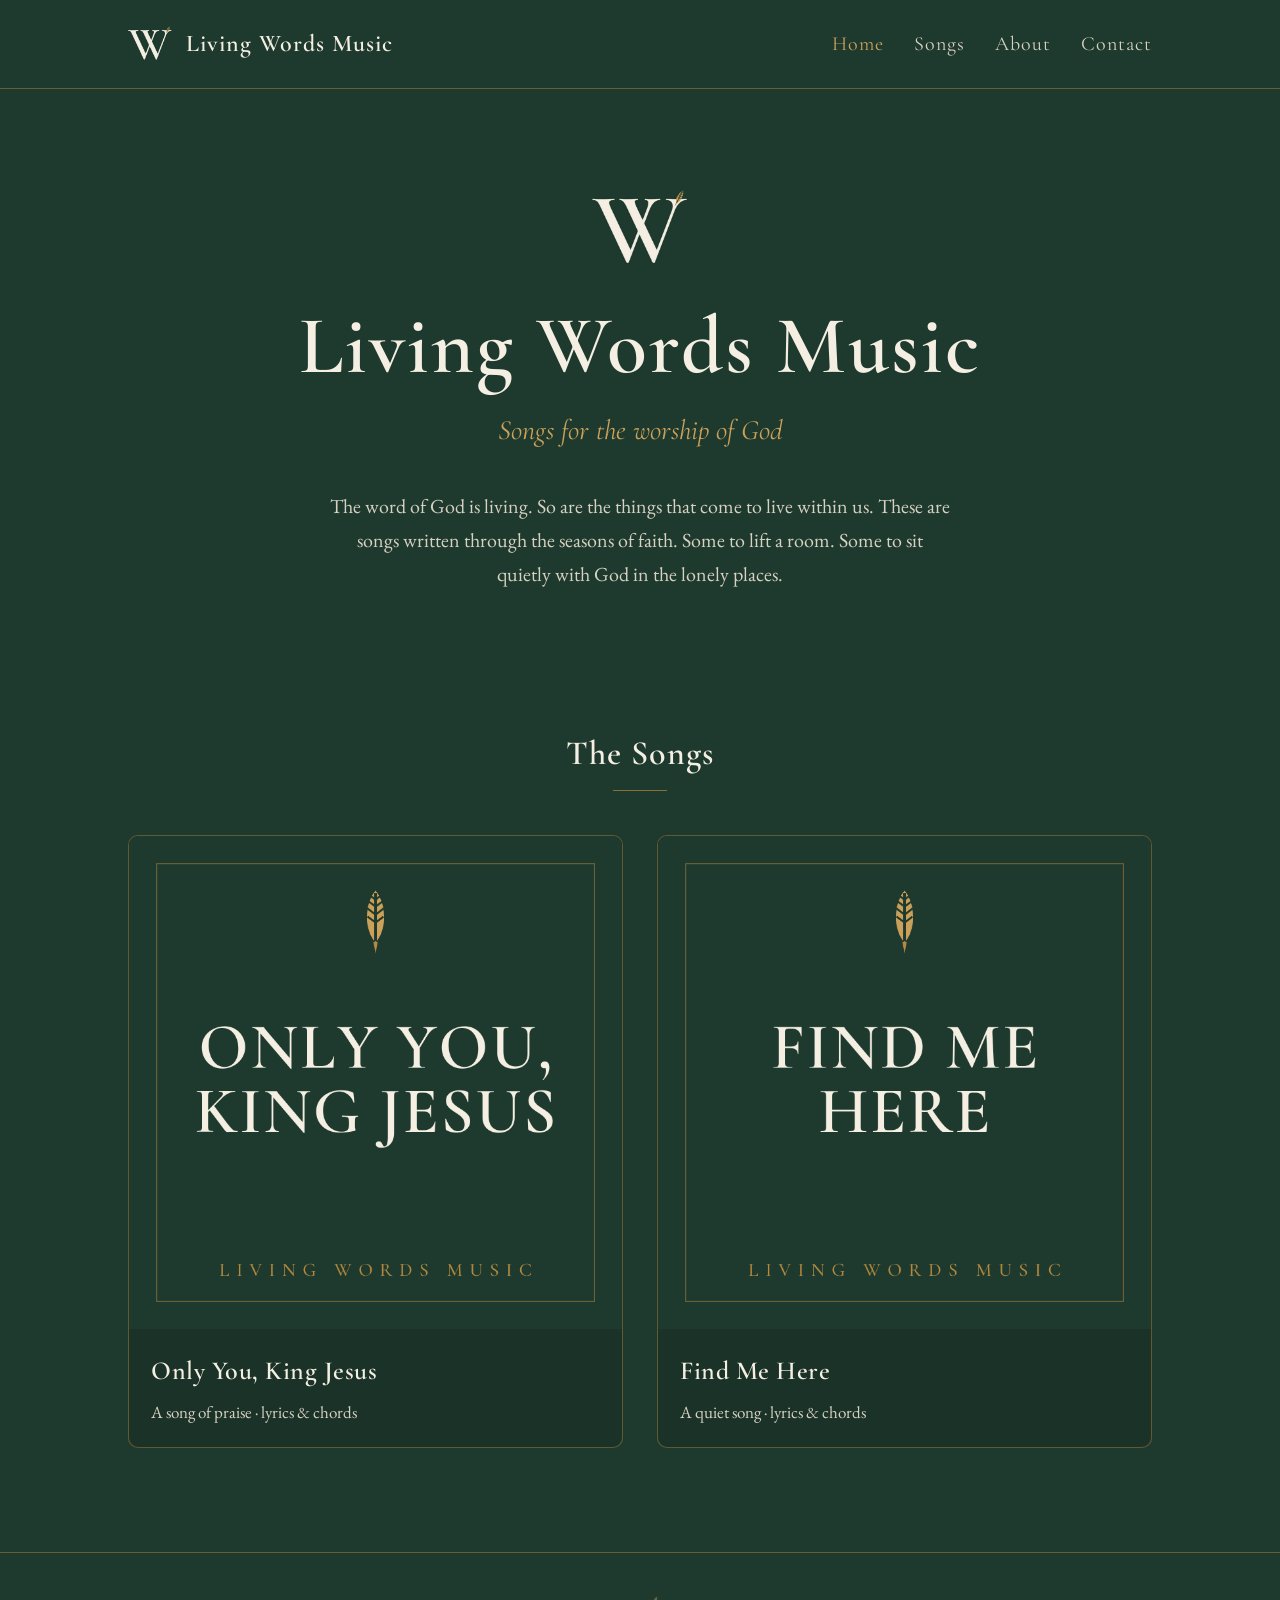
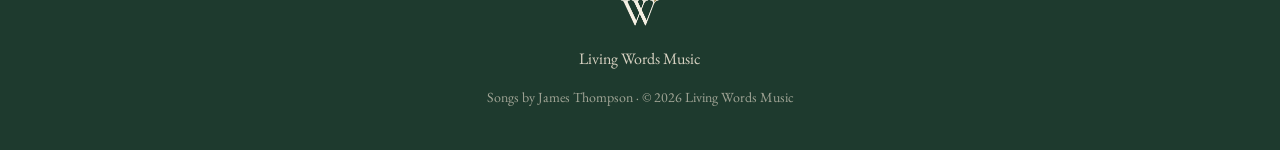
==== index.html @ e508db8f "Analytics" ====
<!DOCTYPE html>
<html lang="en">
<head>
<meta charset="UTF-8">
<meta name="viewport" content="width=device-width, initial-scale=1.0">
<title>Living Words Music</title>
<meta name="description" content="Songs for the worship of God, written through the seasons of faith.">
<link rel="icon" type="image/png" href="assets/favicon.png">
<link rel="preconnect" href="https://fonts.googleapis.com">
<link rel="preconnect" href="https://fonts.gstatic.com" crossorigin>
<link href="https://fonts.googleapis.com/css2?family=Cormorant+Garamond:ital,wght@0,500;0,600;1,500&family=EB+Garamond:ital@0;1&display=swap" rel="stylesheet">
<link rel="stylesheet" href="styles.css">
</head>
<body>
<header class="site">
  <div class="nav">
    <a class="brand" href="index.html">
      <img src="assets/symbol.png" alt="Living Words Music">
      <span class="name">Living Words Music</span>
    </a>
    <nav class="navlinks">
      <a href="index.html" class="active">Home</a>
      <a href="index.html#songs">Songs</a>
      <a href="about.html">About</a>
      <a href="contact.html">Contact</a>
    </nav>
  </div>
</header>

<section class="hero">
  <img class="mark" src="assets/symbol.png" alt="">
  <h1>Living Words Music</h1>
  <p class="tagline">Songs for the worship of God</p>
  <p class="creed">The word of God is living. So are the things that come to live within us. These are songs written through the seasons of faith. Some to lift a room. Some to sit quietly with God in the lonely places.</p>
</section>

<section id="songs">
  <div class="wrap">
    <h2 class="section-title">The Songs</h2>
    <div class="section-rule"></div>
    <div class="songs">
      <a class="song-card" href="only-you-king-jesus.html">
        <img src="assets/cover-only-you.png" alt="Only You, King Jesus">
        <div class="meta">
          <h3>Only You, King Jesus</h3>
          <p>A song of praise &middot; lyrics &amp; chords</p>
        </div>
      </a>
      <a class="song-card" href="find-me-here.html">
        <img src="assets/cover-find-me-here.png" alt="Find Me Here">
        <div class="meta">
          <h3>Find Me Here</h3>
          <p>A quiet song &middot; lyrics &amp; chords</p>
        </div>
      </a>
    </div>
  </div>
</section>

<footer class="site">
  <img class="fmark" src="assets/symbol.png" alt="">
  <div>Living Words Music</div>
  <div class="creditline">Songs by James Thompson &middot; &copy; 2026 Living Words Music</div>
</footer>
<script defer src="/_vercel/insights/script.js"></script>
</body>
</html>
---- styles.css ----
/* Living Words Music — shared styles */
:root{
  --green:#1E3A2E;
  --green-deep:#142819;
  --parch:#F4EFE2;
  --parch-dim:#D8D2C2;
  --gold:#B68A3E;
  --gold-light:#CBA15A;
  --frame:rgba(182,138,62,0.45);
  --maxw:1080px;
}
*{box-sizing:border-box;margin:0;padding:0}
html{scroll-behavior:smooth}
body{
  background:var(--green);
  color:var(--parch);
  font-family:'EB Garamond', Georgia, serif;
  font-size:19px;
  line-height:1.7;
  -webkit-font-smoothing:antialiased;
}
a{color:var(--gold-light);text-decoration:none;transition:color .2s}
a:hover{color:var(--parch)}
.wrap{max-width:var(--maxw);margin:0 auto;padding:0 28px}

/* ---- header / nav ---- */
header.site{
  border-bottom:1px solid var(--frame);
}
.nav{
  display:flex;align-items:center;justify-content:space-between;
  padding:22px 28px;max-width:var(--maxw);margin:0 auto;
}
.brand{display:flex;align-items:center;gap:14px}
.brand img{width:44px;height:44px;border-radius:6px}
.brand .name{
  font-family:'Cormorant Garamond', Georgia, serif;
  font-weight:600;font-size:24px;letter-spacing:1px;color:var(--parch);
}
.navlinks{display:flex;gap:30px;font-family:'Cormorant Garamond',serif;font-size:20px;letter-spacing:1px}
.navlinks a{color:var(--parch-dim)}
.navlinks a:hover,.navlinks a.active{color:var(--gold-light)}

/* ---- hero ---- */
.hero{text-align:center;padding:92px 28px 70px}
.hero .mark{width:96px;height:auto;margin:0 auto 26px;display:block}
.hero h1{
  font-family:'Cormorant Garamond', Georgia, serif;
  font-weight:600;font-size:clamp(44px,7vw,82px);line-height:1.05;
  letter-spacing:2px;color:var(--parch);
}
.hero .tagline{
  font-family:'Cormorant Garamond',serif;font-style:italic;
  font-size:clamp(20px,3vw,28px);color:var(--gold-light);
  margin-top:18px;
}
.hero .creed{
  max-width:620px;margin:34px auto 0;color:var(--parch-dim);
  font-size:20px;
}

/* ---- section ---- */
section{padding:64px 0}
.section-title{
  font-family:'Cormorant Garamond',serif;font-weight:600;
  font-size:34px;letter-spacing:1px;text-align:center;margin-bottom:8px;
}
.section-rule{
  width:54px;height:1px;background:var(--gold);
  margin:0 auto 44px;opacity:.7;
}

/* ---- song cards ---- */
.songs{display:grid;grid-template-columns:repeat(auto-fit,minmax(280px,1fr));gap:34px}
.song-card{
  display:block;background:rgba(0,0,0,0.12);
  border:1px solid var(--frame);border-radius:10px;overflow:hidden;
  transition:transform .25s, border-color .25s;
}
.song-card:hover{transform:translateY(-4px);border-color:var(--gold-light)}
.song-card img{width:100%;display:block;aspect-ratio:1/1;object-fit:cover}
.song-card .meta{padding:20px 22px}
.song-card .meta h3{
  font-family:'Cormorant Garamond',serif;font-weight:600;font-size:26px;
  color:var(--parch);letter-spacing:.5px;
}
.song-card .meta p{color:var(--parch-dim);font-size:17px;margin-top:4px}

/* ---- song detail ---- */
.song-hero{text-align:center;padding:70px 28px 30px}
.song-hero img{width:240px;height:240px;border-radius:10px;border:1px solid var(--frame);margin-bottom:26px}
.song-hero h1{font-family:'Cormorant Garamond',serif;font-weight:600;font-size:clamp(38px,6vw,60px);letter-spacing:1px}
.song-hero .sub{color:var(--gold-light);font-style:italic;font-size:22px;margin-top:10px}

.actions{display:flex;gap:16px;justify-content:center;flex-wrap:wrap;margin:34px 0 10px}
.btn{
  display:inline-flex;align-items:center;gap:10px;
  font-family:'Cormorant Garamond',serif;font-size:20px;letter-spacing:.5px;
  padding:12px 26px;border-radius:8px;border:1px solid var(--gold);
  color:var(--parch);background:transparent;transition:background .2s,color .2s;
}
.btn:hover{background:var(--gold);color:var(--green)}
.btn.filled{background:var(--gold);color:var(--green)}
.btn.filled:hover{background:var(--gold-light);border-color:var(--gold-light)}

.lyrics{
  max-width:620px;margin:54px auto 0;
  background:rgba(0,0,0,0.12);border:1px solid var(--frame);
  border-radius:10px;padding:44px 48px;
}
.lyrics h2{
  font-family:'Cormorant Garamond',serif;font-weight:600;font-size:26px;
  text-align:center;margin-bottom:8px;letter-spacing:1px;
}
.lyrics .lr{width:40px;height:1px;background:var(--gold);margin:0 auto 30px;opacity:.7}
.lyrics .stanza{margin-bottom:26px}
.lyrics .label{
  font-family:'Cormorant Garamond',serif;font-style:italic;
  color:var(--gold-light);font-size:18px;margin-bottom:4px;
}
.lyrics .line{font-size:20px;line-height:1.85;color:var(--parch)}

/* ---- about ---- */
.prose{max-width:680px;margin:0 auto}
.prose p{margin-bottom:22px;color:var(--parch);font-size:20px}
.prose .lead{font-family:'Cormorant Garamond',serif;font-size:26px;font-style:italic;color:var(--gold-light)}

/* ---- footer ---- */
footer.site{
  border-top:1px solid var(--frame);margin-top:40px;
  padding:40px 28px;text-align:center;color:var(--parch-dim);font-size:16px;
}
footer.site .fmark{width:38px;margin:0 auto 14px;display:block}
footer.site a{color:var(--parch-dim)}
footer.site a:hover{color:var(--gold-light)}
.creditline{font-size:14px;margin-top:14px;opacity:.7}

@media(max-width:600px){
  .nav{
    flex-direction:column;
    gap:14px;
    padding:18px 20px;
  }
  .brand{gap:11px}
  .brand img{width:38px;height:38px}
  .brand .name{font-size:21px}
  .navlinks{
    gap:24px;
    font-size:18px;
    justify-content:center;
    width:100%;
  }
  .lyrics{padding:32px 26px}
}

/* ---- audio player ---- */
.player{max-width:560px;margin:30px auto 0;text-align:center}
.player .ptitle{
  font-family:'Cormorant Garamond',serif;font-style:italic;
  color:var(--gold-light);font-size:18px;margin-bottom:12px;
}
.player audio{width:100%;height:44px;border-radius:8px}
/* tint the native player toward the brand where browsers allow it */
.player audio::-webkit-media-controls-panel{background:var(--parch)}
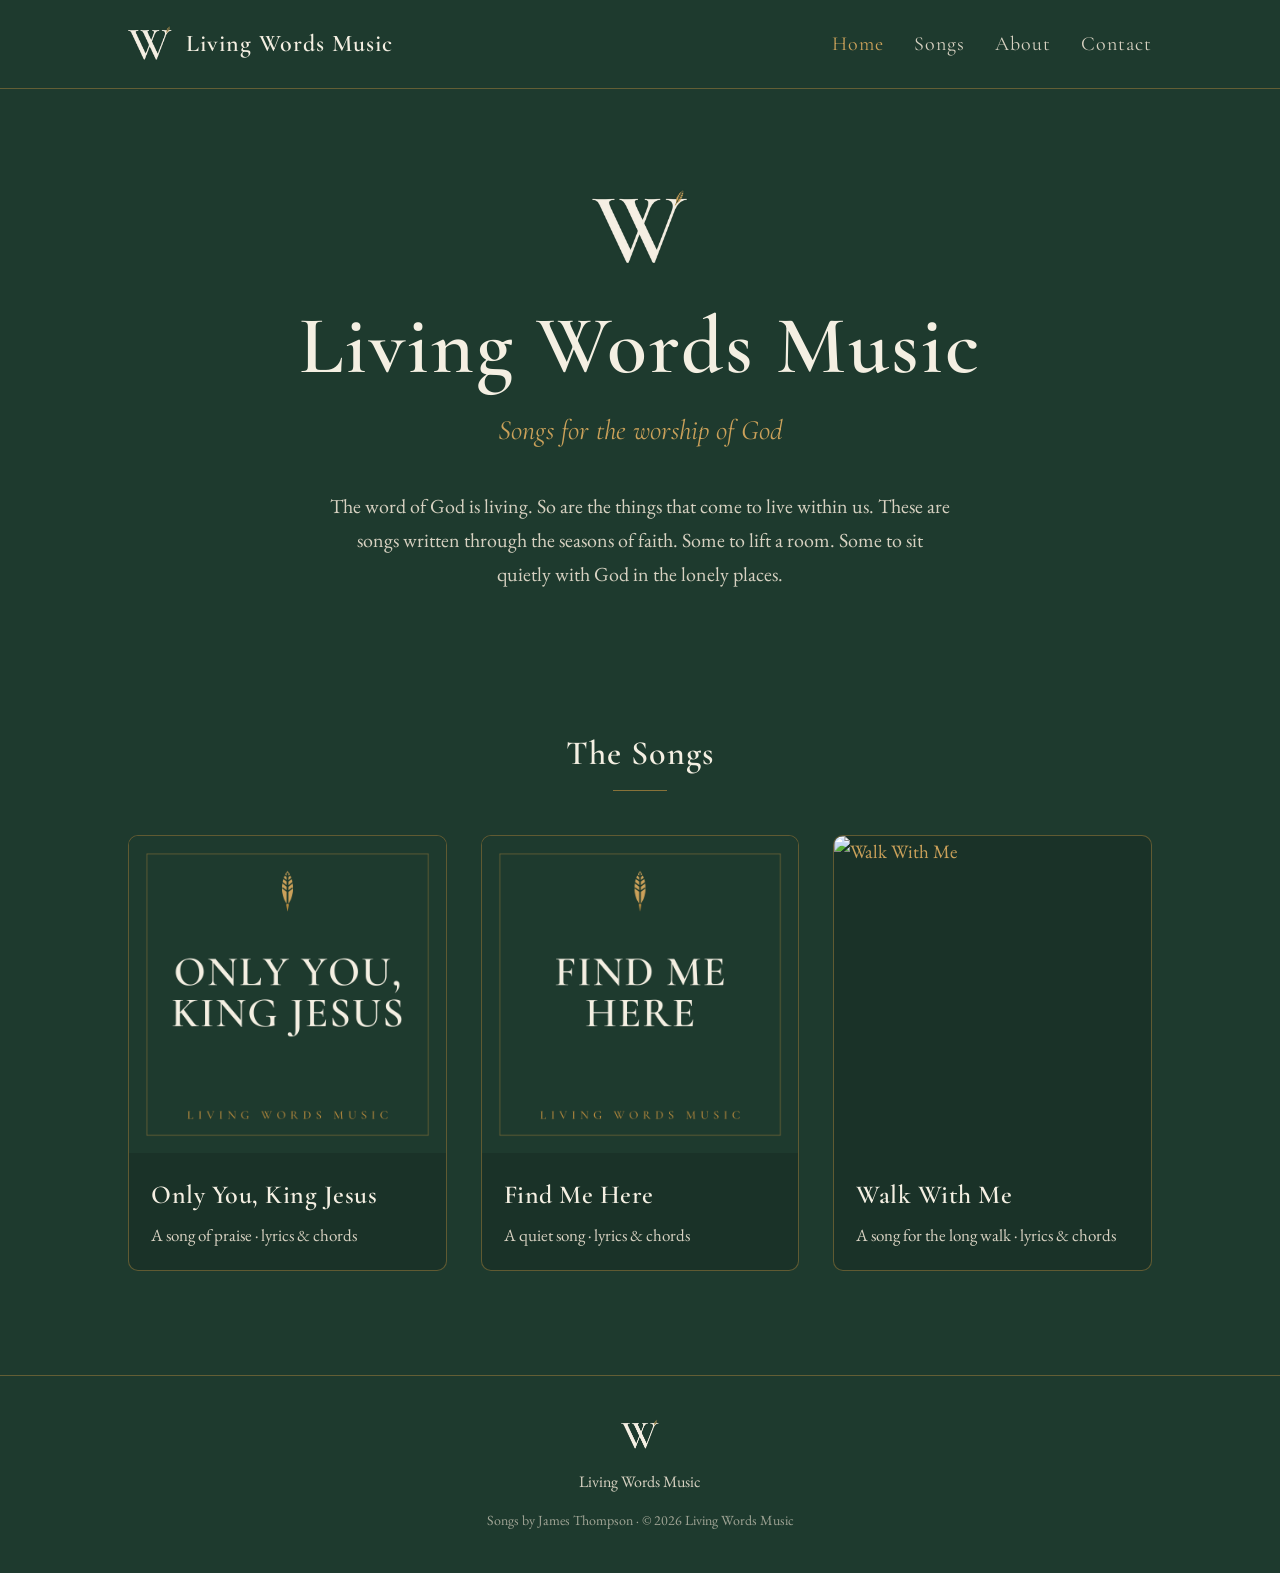
==== commit 88ad3ee3: "WalkWithMe" ====
--- a/index.html
+++ b/index.html
@@ -53,6 +53,13 @@
           <p>A quiet song &middot; lyrics &amp; chords</p>
         </div>
       </a>
+      <a class="song-card" href="walk-with-me.html">
+        <img src="assets/cover-walk-with-me.png" alt="Walk With Me">
+        <div class="meta">
+          <h3>Walk With Me</h3>
+          <p>A song for the long walk &middot; lyrics &amp; chords</p>
+        </div>
+      </a>
     </div>
   </div>
 </section>
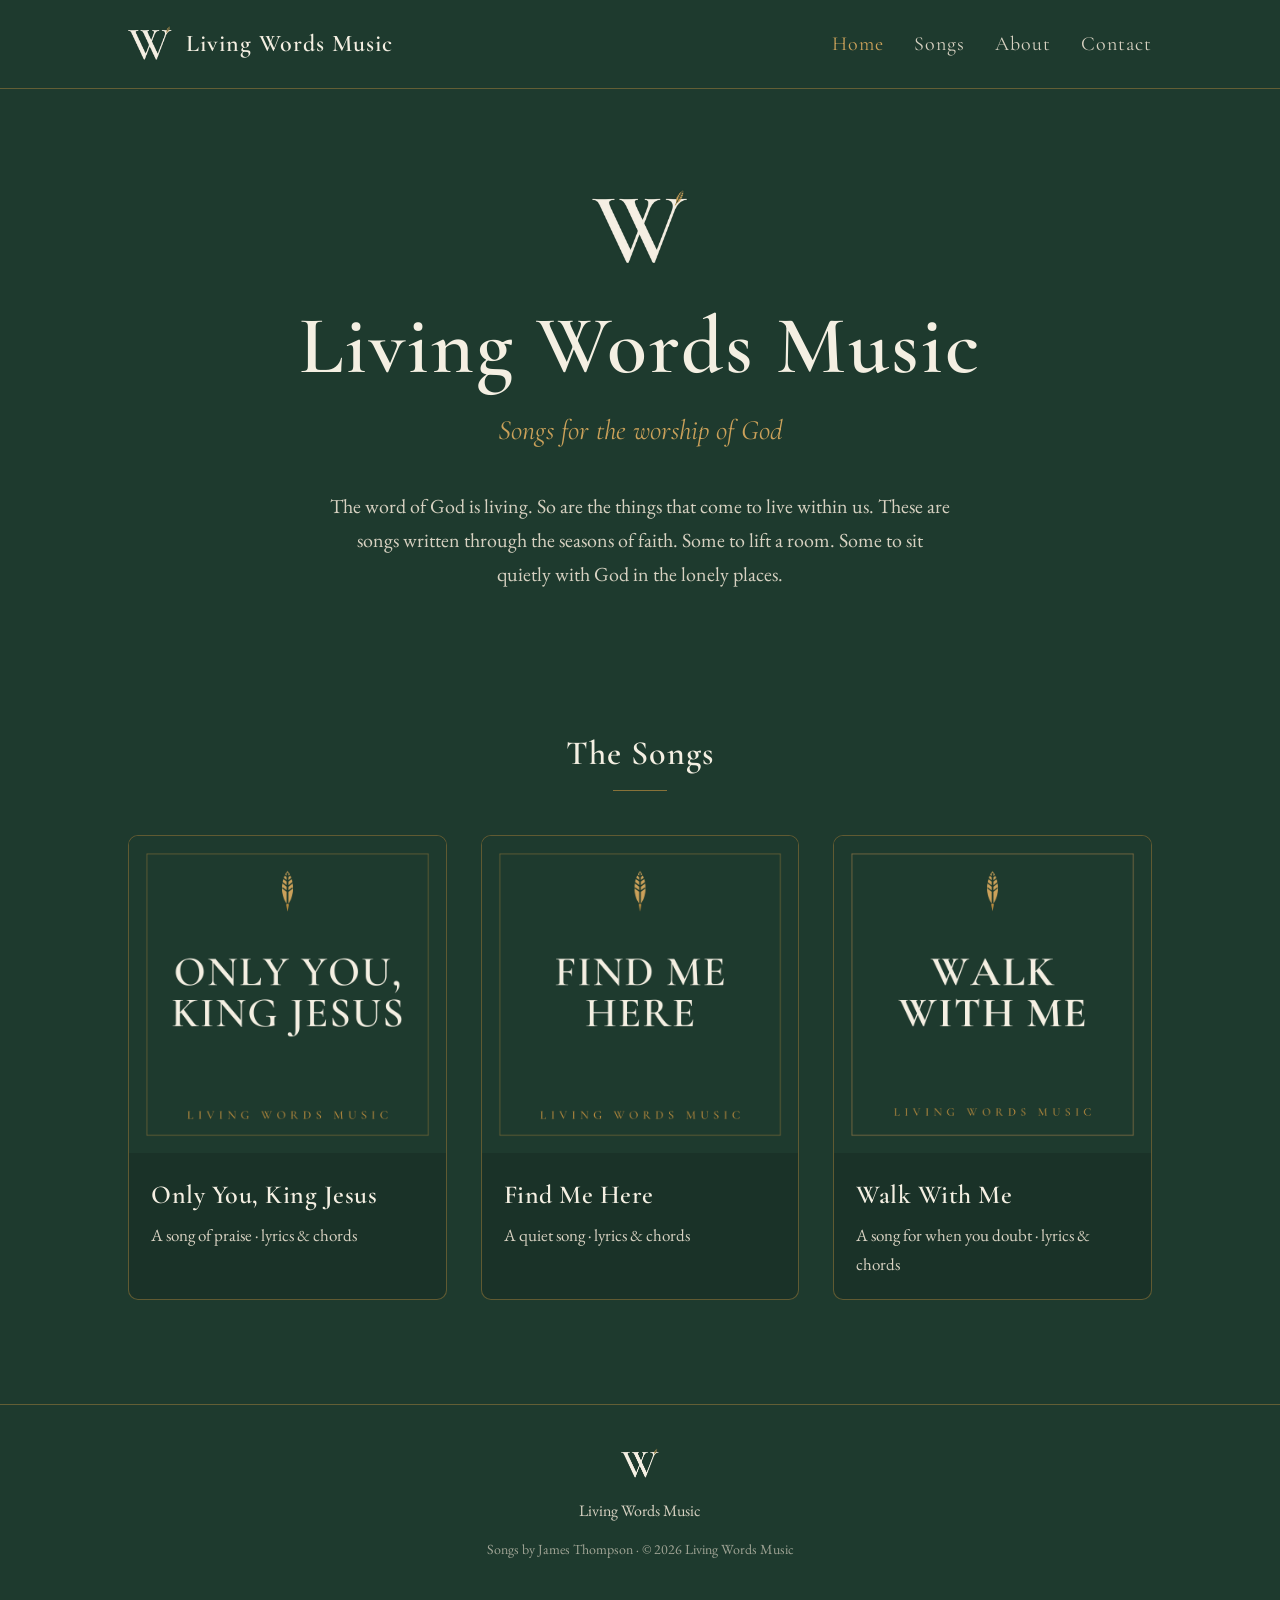
==== commit d4877592: "Update index.html" ====
--- a/index.html
+++ b/index.html
@@ -57,7 +57,7 @@
         <img src="assets/cover-walk-with-me.png" alt="Walk With Me">
         <div class="meta">
           <h3>Walk With Me</h3>
-          <p>A song for the long walk &middot; lyrics &amp; chords</p>
+          <p>A song for when you doubt &middot; lyrics &amp; chords</p>
         </div>
       </a>
     </div>
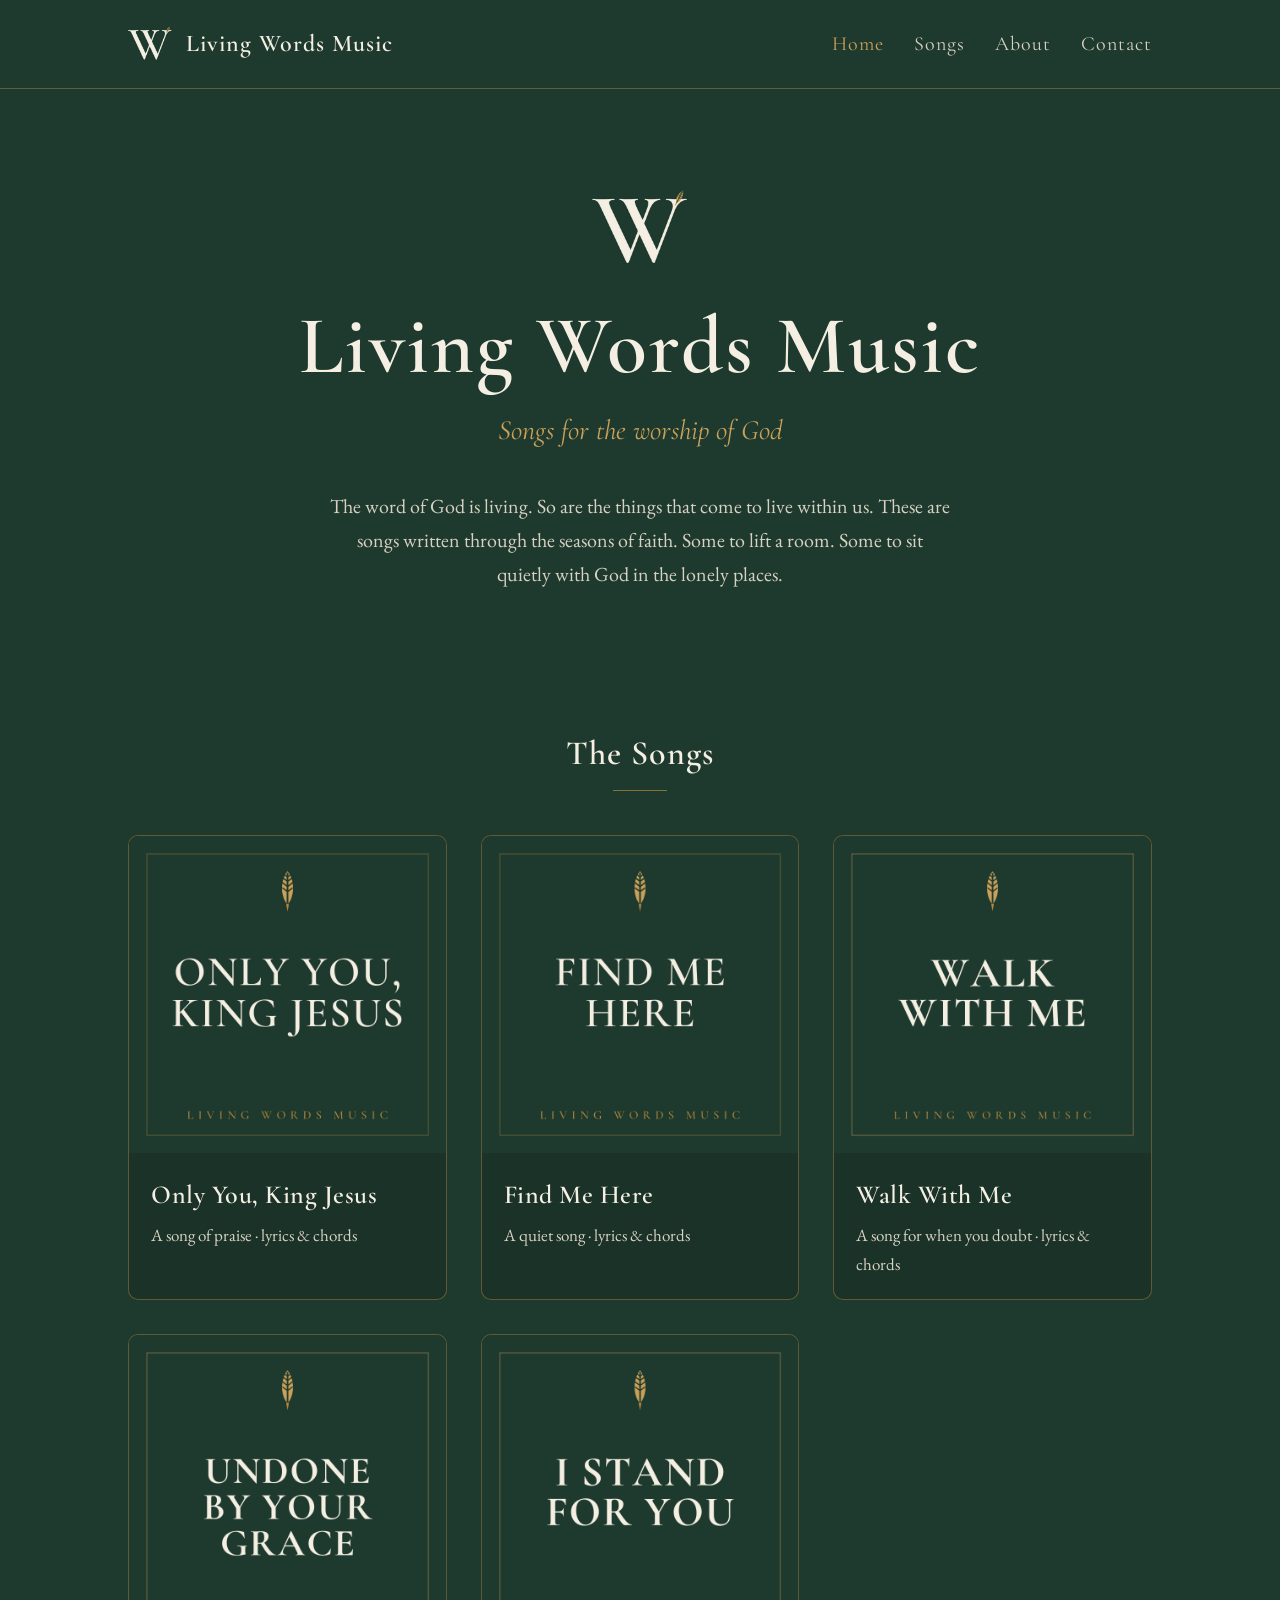
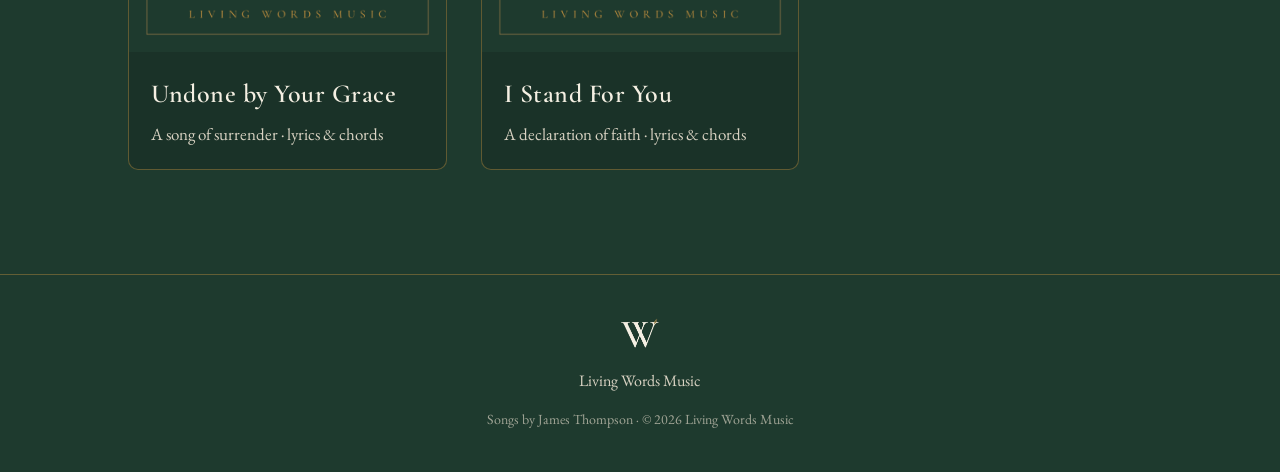
==== commit d0519d87: "NewSongs" ====
--- a/index.html
+++ b/index.html
@@ -60,6 +60,20 @@
           <p>A song for when you doubt &middot; lyrics &amp; chords</p>
         </div>
       </a>
+      <a class="song-card" href="undone-by-your-grace.html">
+        <img src="assets/cover-undone-by-your-grace.png" alt="Undone by Your Grace">
+        <div class="meta">
+          <h3>Undone by Your Grace</h3>
+          <p>A song of surrender &middot; lyrics &amp; chords</p>
+        </div>
+      </a>
+      <a class="song-card" href="i-stand-for-you.html">
+        <img src="assets/cover-i-stand-for-you.png" alt="I Stand For You">
+        <div class="meta">
+          <h3>I Stand For You</h3>
+          <p>A declaration of faith &middot; lyrics &amp; chords</p>
+        </div>
+      </a>
     </div>
   </div>
 </section>
--- a/styles.css
+++ b/styles.css
@@ -75,16 +75,18 @@
 .song-card{
   display:block;background:rgba(0,0,0,0.12);
   border:1px solid var(--frame);border-radius:10px;overflow:hidden;
-  transition:transform .25s, border-color .25s;
+  transition:transform .25s, border-color .25s, background-color .25s;
 }
-.song-card:hover{transform:translateY(-4px);border-color:var(--gold-light)}
+.song-card:hover{transform:translateY(-4px);border-color:var(--gold-light);background:var(--gold)}
 .song-card img{width:100%;display:block;aspect-ratio:1/1;object-fit:cover}
-.song-card .meta{padding:20px 22px}
+.song-card .meta{padding:20px 22px;transition:color .25s}
 .song-card .meta h3{
   font-family:'Cormorant Garamond',serif;font-weight:600;font-size:26px;
-  color:var(--parch);letter-spacing:.5px;
+  color:var(--parch);letter-spacing:.5px;transition:color .25s;
 }
-.song-card .meta p{color:var(--parch-dim);font-size:17px;margin-top:4px}
+.song-card .meta p{color:var(--parch-dim);font-size:17px;margin-top:4px;transition:color .25s}
+.song-card:hover .meta h3{color:var(--green-deep)}
+.song-card:hover .meta p{color:var(--green-deep)}
 
 /* ---- song detail ---- */
 .song-hero{text-align:center;padding:70px 28px 30px}
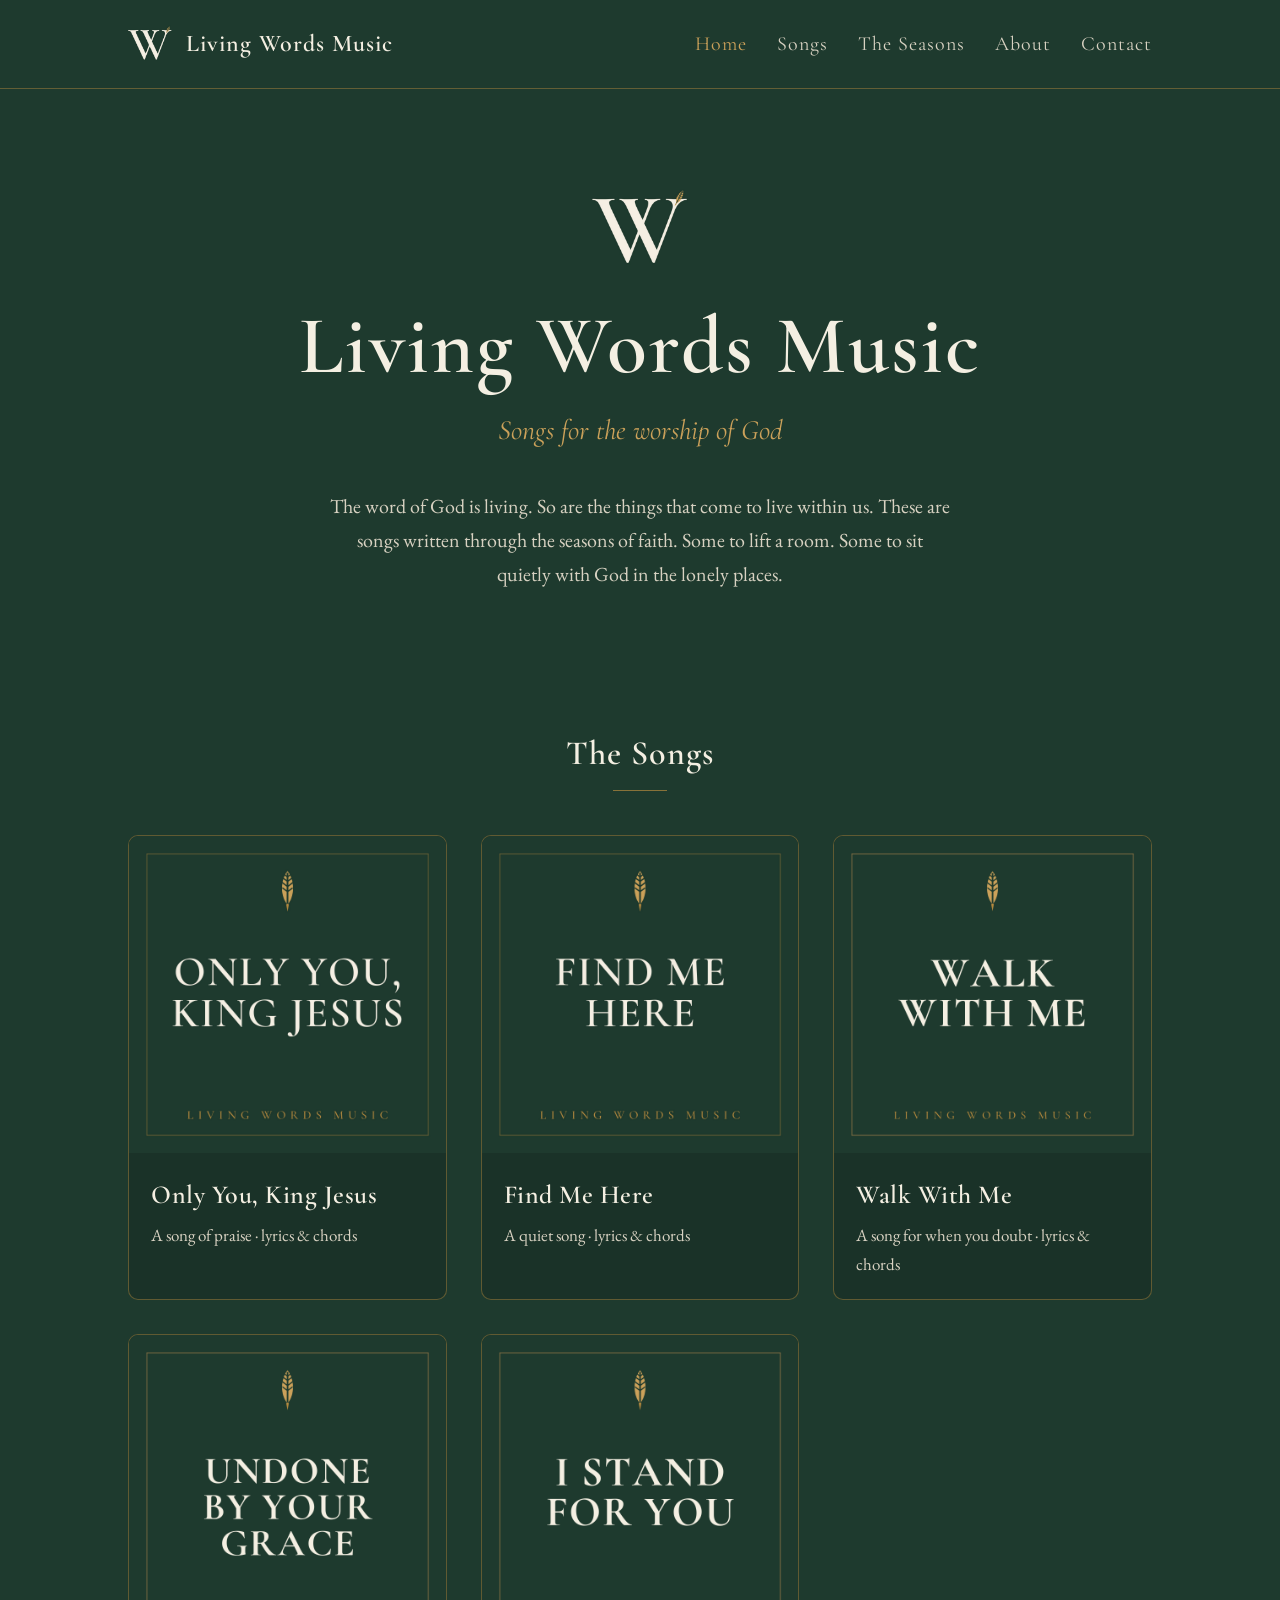
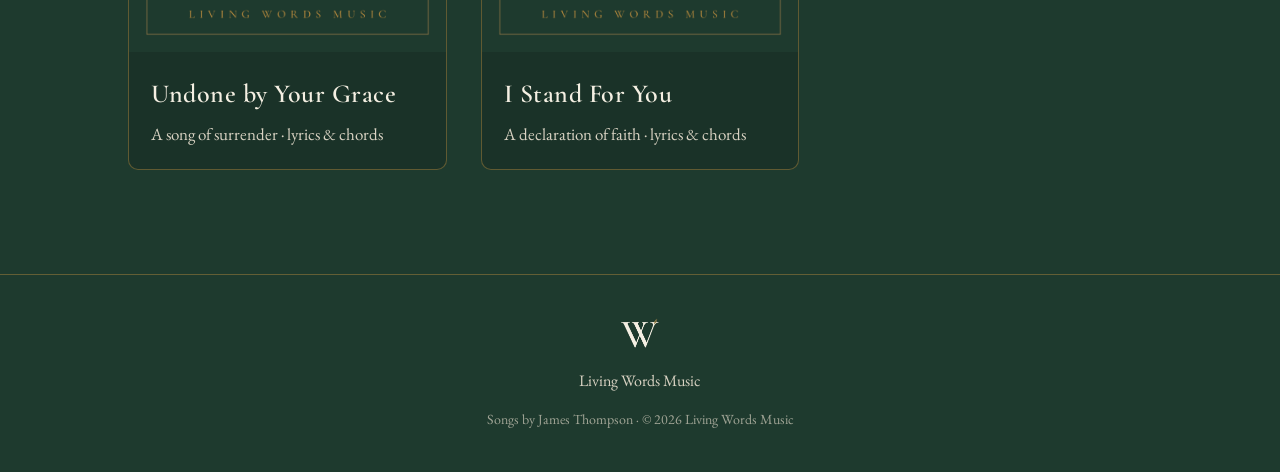
==== commit 3aba6464: "Update" ====
--- a/index.html
+++ b/index.html
@@ -21,6 +21,7 @@
     <nav class="navlinks">
       <a href="index.html" class="active">Home</a>
       <a href="index.html#songs">Songs</a>
+      <a href="seasons.html">The Seasons</a>
       <a href="about.html">About</a>
       <a href="contact.html">Contact</a>
     </nav>
--- a/styles.css
+++ b/styles.css
@@ -164,3 +164,26 @@
 .player audio{width:100%;height:44px;border-radius:8px}
 /* tint the native player toward the brand where browsers allow it */
 .player audio::-webkit-media-controls-panel{background:var(--parch)}
+
+/* ---- The Seasons (story) page ---- */
+.seasons-intro{max-width:760px;margin:0 auto;text-align:center;padding:60px 28px 10px}
+.seasons-intro h1{font-family:'Cormorant Garamond',serif;font-weight:600;font-size:clamp(40px,6vw,64px);letter-spacing:1px;margin-bottom:24px}
+.seasons-intro .verse{font-family:'Cormorant Garamond',serif;font-style:italic;font-size:24px;color:var(--gold-light);line-height:1.5;margin-bottom:22px}
+.seasons-intro .verse .ref{display:block;font-style:normal;font-size:15px;letter-spacing:2px;color:var(--gold);margin-top:10px;text-transform:uppercase}
+.seasons-intro p{font-size:19px;color:var(--parch-dim);line-height:1.75}
+.journey{max-width:820px;margin:30px auto 0;padding:0 28px}
+.season{display:flex;gap:28px;align-items:center;padding:34px 0;border-top:1px solid var(--frame)}
+.season:nth-child(even){flex-direction:row-reverse}
+.season img{width:150px;height:150px;border-radius:10px;border:1px solid var(--frame);flex-shrink:0}
+.season .body{flex:1}
+.season .stage{font-size:14px;letter-spacing:3px;text-transform:uppercase;color:var(--gold)}
+.season h2{font-family:'Cormorant Garamond',serif;font-weight:600;font-size:32px;margin:4px 0 8px}
+.season h2 a{color:var(--parch)}
+.season h2 a:hover{color:var(--gold-light)}
+.season .desc{color:var(--parch-dim);font-size:18px;line-height:1.65;margin-bottom:12px}
+.season .scripture{font-family:'Cormorant Garamond',serif;font-style:italic;font-size:19px;color:var(--gold-light);line-height:1.5}
+.season .scripture .ref{font-style:normal;font-size:13px;letter-spacing:2px;color:var(--gold);text-transform:uppercase;margin-left:6px}
+.seasons-close{max-width:760px;margin:50px auto 0;text-align:center;padding:40px 28px 70px;border-top:1px solid var(--frame)}
+.seasons-close .verse{font-family:'Cormorant Garamond',serif;font-style:italic;font-size:23px;color:var(--gold-light);line-height:1.55}
+.seasons-close .verse .ref{display:block;font-style:normal;font-size:14px;letter-spacing:2px;color:var(--gold);margin-top:12px;text-transform:uppercase}
+@media(max-width:600px){.season,.season:nth-child(even){flex-direction:column;text-align:center;gap:16px}}
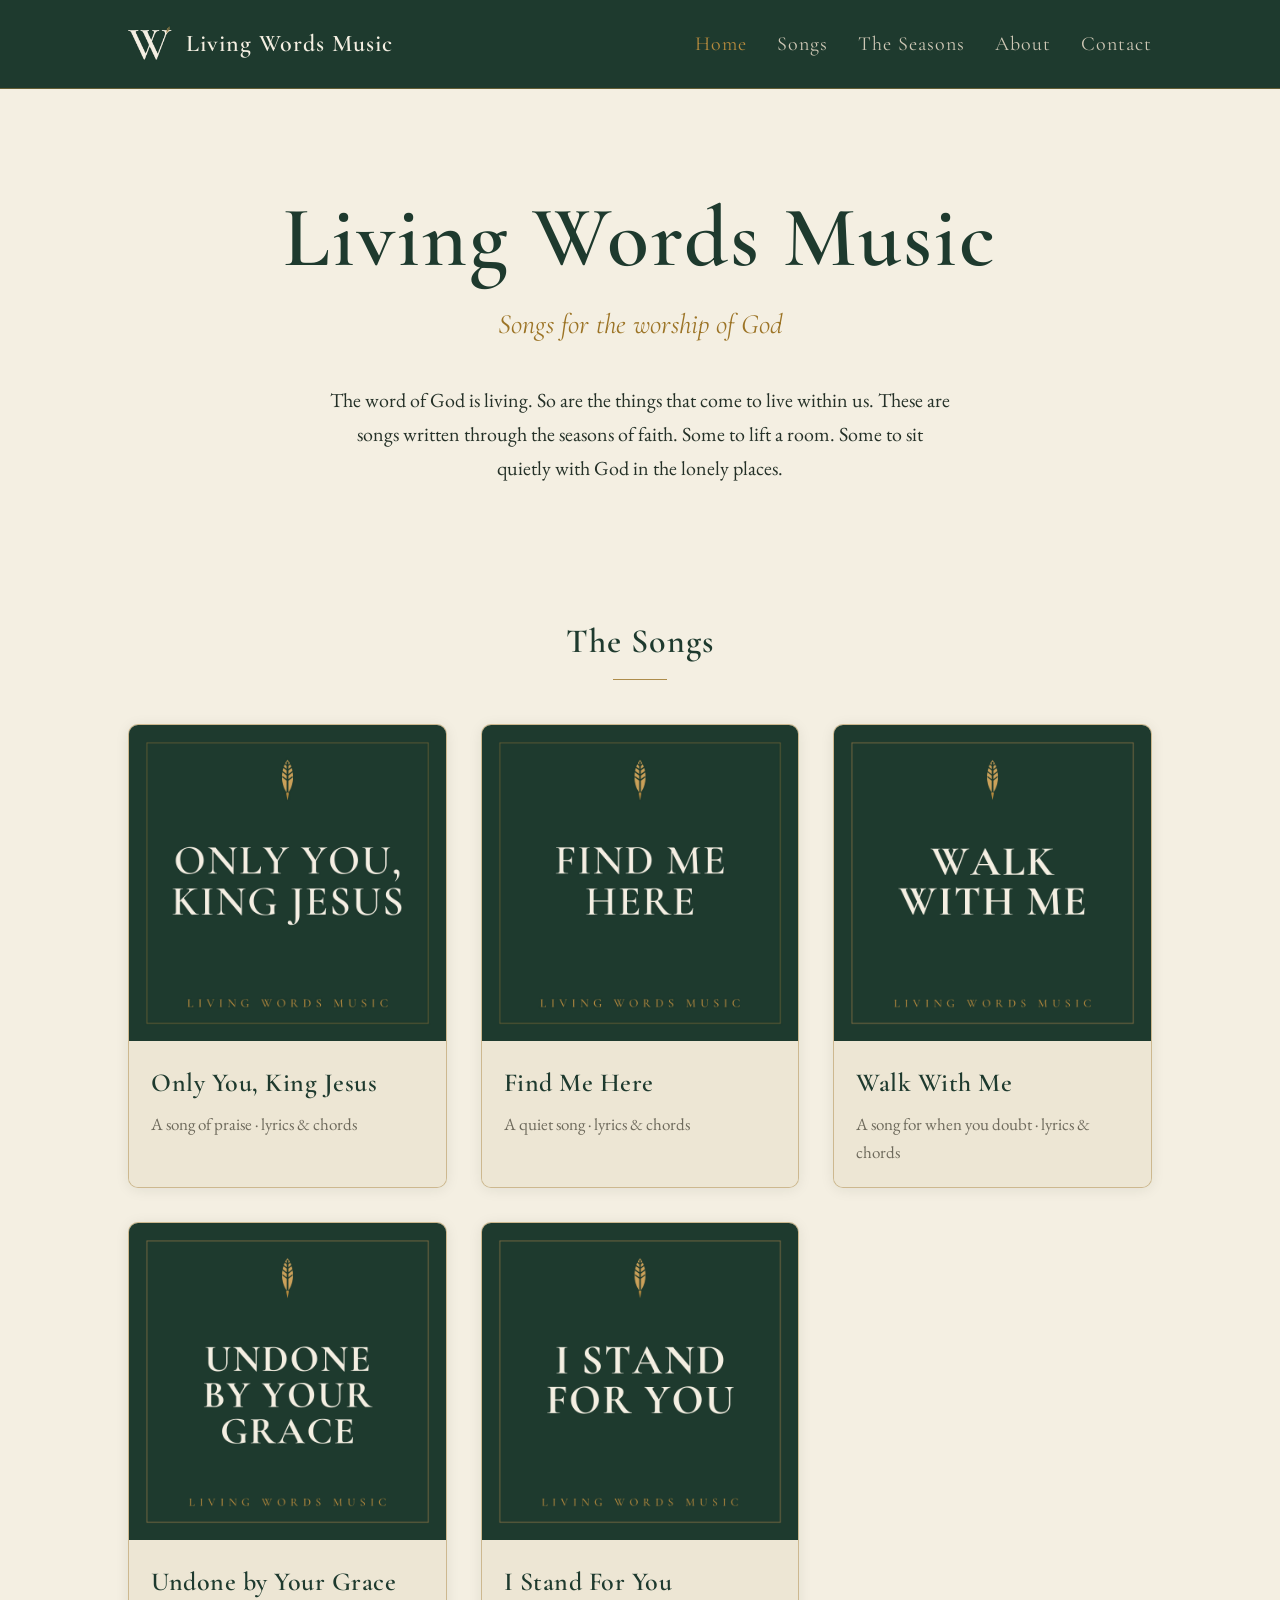
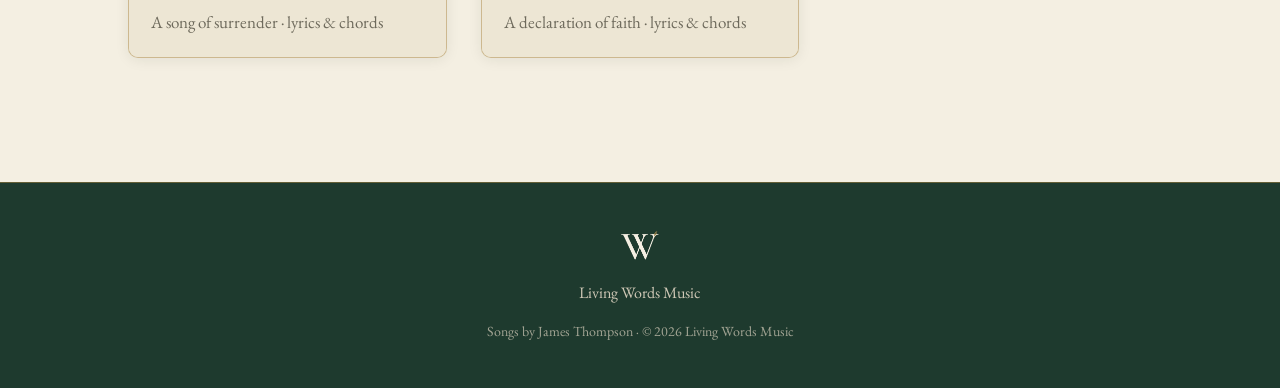
==== commit 121e9839: "S" ====
--- a/index.html
+++ b/index.html
@@ -29,7 +29,6 @@
 </header>
 
 <section class="hero">
-  <img class="mark" src="assets/symbol.png" alt="">
   <h1>Living Words Music</h1>
   <p class="tagline">Songs for the worship of God</p>
   <p class="creed">The word of God is living. So are the things that come to live within us. These are songs written through the seasons of faith. Some to lift a room. Some to sit quietly with God in the lonely places.</p>
--- a/styles.css
+++ b/styles.css
@@ -1,189 +1,118 @@
-/* Living Words Music — shared styles */
+/* Living Words Music — shared styles (parchment-dominant, green as anchor/accent) */
 :root{
   --green:#1E3A2E;
   --green-deep:#142819;
   --parch:#F4EFE2;
-  --parch-dim:#D8D2C2;
-  --gold:#B68A3E;
-  --gold-light:#CBA15A;
-  --frame:rgba(182,138,62,0.45);
+  --parch-soft:#EDE6D4;
+  --parch-dim:#6E6A5C;
+  --gold:#9C7426;
+  --gold-light:#B68A3E;
+  --ink:#243027;
+  --frame:rgba(156,116,38,0.40);
+  --frame-on-green:rgba(182,138,62,0.45);
   --maxw:1080px;
 }
 *{box-sizing:border-box;margin:0;padding:0}
 html{scroll-behavior:smooth}
-body{
-  background:var(--green);
-  color:var(--parch);
-  font-family:'EB Garamond', Georgia, serif;
-  font-size:19px;
-  line-height:1.7;
-  -webkit-font-smoothing:antialiased;
-}
-a{color:var(--gold-light);text-decoration:none;transition:color .2s}
-a:hover{color:var(--parch)}
+body{background:var(--parch);color:var(--ink);font-family:'EB Garamond',Georgia,serif;font-size:19px;line-height:1.7;-webkit-font-smoothing:antialiased;}
+a{color:var(--gold);text-decoration:none;transition:color .2s}
+a:hover{color:var(--green)}
 .wrap{max-width:var(--maxw);margin:0 auto;padding:0 28px}
 
-/* ---- header / nav ---- */
-header.site{
-  border-bottom:1px solid var(--frame);
-}
-.nav{
-  display:flex;align-items:center;justify-content:space-between;
-  padding:22px 28px;max-width:var(--maxw);margin:0 auto;
-}
+/* header / nav (GREEN anchor) */
+header.site{background:var(--green);border-bottom:1px solid var(--frame-on-green);}
+.nav{display:flex;align-items:center;justify-content:space-between;padding:22px 28px;max-width:var(--maxw);margin:0 auto;}
 .brand{display:flex;align-items:center;gap:14px}
 .brand img{width:44px;height:44px;border-radius:6px}
-.brand .name{
-  font-family:'Cormorant Garamond', Georgia, serif;
-  font-weight:600;font-size:24px;letter-spacing:1px;color:var(--parch);
-}
+.brand .name{font-family:'Cormorant Garamond',Georgia,serif;font-weight:600;font-size:24px;letter-spacing:1px;color:var(--parch);}
 .navlinks{display:flex;gap:30px;font-family:'Cormorant Garamond',serif;font-size:20px;letter-spacing:1px}
-.navlinks a{color:var(--parch-dim)}
+.navlinks a{color:#CFC8B6}
 .navlinks a:hover,.navlinks a.active{color:var(--gold-light)}
 
-/* ---- hero ---- */
-.hero{text-align:center;padding:92px 28px 70px}
-.hero .mark{width:96px;height:auto;margin:0 auto 26px;display:block}
-.hero h1{
-  font-family:'Cormorant Garamond', Georgia, serif;
-  font-weight:600;font-size:clamp(44px,7vw,82px);line-height:1.05;
-  letter-spacing:2px;color:var(--parch);
-}
-.hero .tagline{
-  font-family:'Cormorant Garamond',serif;font-style:italic;
-  font-size:clamp(20px,3vw,28px);color:var(--gold-light);
-  margin-top:18px;
-}
-.hero .creed{
-  max-width:620px;margin:34px auto 0;color:var(--parch-dim);
-  font-size:20px;
-}
+/* hero (parchment — same ground as every page; arrival comes from scale + space) */
+.hero{text-align:center;padding:104px 28px 64px;background:var(--parch);color:var(--ink);}
+.hero .mark{width:120px;height:auto;margin:0 auto 30px;display:block}
+.hero h1{font-family:'Cormorant Garamond',Georgia,serif;font-weight:600;font-size:clamp(46px,7vw,86px);line-height:1.05;letter-spacing:2px;color:var(--green);}
+.hero .tagline{font-family:'Cormorant Garamond',serif;font-style:italic;font-size:clamp(20px,3vw,28px);color:var(--gold);margin-top:18px;}
+.hero .creed{max-width:620px;margin:34px auto 0;color:var(--ink);font-size:20px;}
 
-/* ---- section ---- */
+/* section (parchment) */
 section{padding:64px 0}
-.section-title{
-  font-family:'Cormorant Garamond',serif;font-weight:600;
-  font-size:34px;letter-spacing:1px;text-align:center;margin-bottom:8px;
-}
-.section-rule{
-  width:54px;height:1px;background:var(--gold);
-  margin:0 auto 44px;opacity:.7;
-}
+.section-title{font-family:'Cormorant Garamond',serif;font-weight:600;font-size:34px;letter-spacing:1px;text-align:center;margin-bottom:8px;color:var(--green);}
+.section-rule{width:54px;height:1px;background:var(--gold);margin:0 auto 44px;opacity:.8;}
 
-/* ---- song cards ---- */
+/* song cards (green jewels on parchment) */
 .songs{display:grid;grid-template-columns:repeat(auto-fit,minmax(280px,1fr));gap:34px}
-.song-card{
-  display:block;background:rgba(0,0,0,0.12);
-  border:1px solid var(--frame);border-radius:10px;overflow:hidden;
-  transition:transform .25s, border-color .25s, background-color .25s;
-}
-.song-card:hover{transform:translateY(-4px);border-color:var(--gold-light);background:var(--gold)}
+.song-card{display:flex;flex-direction:column;background:var(--parch-soft);border:1px solid var(--frame);border-radius:10px;overflow:hidden;box-shadow:0 2px 14px rgba(20,40,25,0.08);transition:transform .25s,border-color .25s,box-shadow .25s;}
+.song-card:hover{transform:translateY(-4px);border-color:var(--gold);box-shadow:0 8px 26px rgba(20,40,25,0.16)}
 .song-card img{width:100%;display:block;aspect-ratio:1/1;object-fit:cover}
-.song-card .meta{padding:20px 22px;transition:color .25s}
-.song-card .meta h3{
-  font-family:'Cormorant Garamond',serif;font-weight:600;font-size:26px;
-  color:var(--parch);letter-spacing:.5px;transition:color .25s;
-}
+.song-card .meta{padding:20px 22px;background:var(--parch-soft);flex:1;transition:background .25s}
+.song-card .meta h3{font-family:'Cormorant Garamond',serif;font-weight:600;font-size:26px;color:var(--green);letter-spacing:.5px;transition:color .25s;}
 .song-card .meta p{color:var(--parch-dim);font-size:17px;margin-top:4px;transition:color .25s}
+.song-card:hover .meta{background:var(--gold)}
 .song-card:hover .meta h3{color:var(--green-deep)}
 .song-card:hover .meta p{color:var(--green-deep)}
 
-/* ---- song detail ---- */
+/* song detail */
 .song-hero{text-align:center;padding:70px 28px 30px}
-.song-hero img{width:240px;height:240px;border-radius:10px;border:1px solid var(--frame);margin-bottom:26px}
-.song-hero h1{font-family:'Cormorant Garamond',serif;font-weight:600;font-size:clamp(38px,6vw,60px);letter-spacing:1px}
-.song-hero .sub{color:var(--gold-light);font-style:italic;font-size:22px;margin-top:10px}
+.song-hero img{width:240px;height:240px;border-radius:10px;border:1px solid var(--frame);margin-bottom:26px;box-shadow:0 4px 20px rgba(20,40,25,0.14)}
+.song-hero h1{font-family:'Cormorant Garamond',serif;font-weight:600;font-size:clamp(38px,6vw,60px);letter-spacing:1px;color:var(--green)}
+.song-hero .sub{color:var(--gold);font-style:italic;font-size:22px;margin-top:10px}
+.actions{display:flex;gap:16px;justify-content:center;flex-wrap:wrap;margin:34px 0 10px}
+.btn{display:inline-flex;align-items:center;gap:10px;font-family:'Cormorant Garamond',serif;font-size:20px;letter-spacing:.5px;padding:12px 26px;border-radius:8px;border:1px solid var(--gold);color:var(--green);background:transparent;transition:background .2s,color .2s;}
+.btn:hover{background:var(--green);color:var(--parch);border-color:var(--green)}
+.btn.filled{background:var(--green);color:var(--parch);border-color:var(--green)}
+.btn.filled:hover{background:var(--green-deep);border-color:var(--green-deep)}
+.lyrics{max-width:620px;margin:54px auto 0;background:#fff;border:1px solid var(--frame);border-radius:10px;padding:44px 48px;box-shadow:0 2px 14px rgba(20,40,25,0.07);}
+.lyrics h2{font-family:'Cormorant Garamond',serif;font-weight:600;font-size:26px;text-align:center;margin-bottom:8px;letter-spacing:1px;color:var(--green);}
+.lyrics .lr{width:40px;height:1px;background:var(--gold);margin:0 auto 30px;opacity:.8}
+.lyrics .stanza{margin-bottom:26px}
+.lyrics .label{font-family:'Cormorant Garamond',serif;font-style:italic;color:var(--gold);font-size:18px;margin-bottom:4px;}
+.lyrics .line{font-size:20px;line-height:1.85;color:var(--ink)}
 
-.actions{display:flex;gap:16px;justify-content:center;flex-wrap:wrap;margin:34px 0 10px}
-.btn{
-  display:inline-flex;align-items:center;gap:10px;
-  font-family:'Cormorant Garamond',serif;font-size:20px;letter-spacing:.5px;
-  padding:12px 26px;border-radius:8px;border:1px solid var(--gold);
-  color:var(--parch);background:transparent;transition:background .2s,color .2s;
-}
-.btn:hover{background:var(--gold);color:var(--green)}
-.btn.filled{background:var(--gold);color:var(--green)}
-.btn.filled:hover{background:var(--gold-light);border-color:var(--gold-light)}
+/* about */
+.prose{max-width:680px;margin:0 auto}
+.prose p{margin-bottom:22px;color:var(--ink);font-size:20px}
+.prose .lead{font-family:'Cormorant Garamond',serif;font-size:26px;font-style:italic;color:var(--gold)}
 
-.lyrics{
-  max-width:620px;margin:54px auto 0;
-  background:rgba(0,0,0,0.12);border:1px solid var(--frame);
-  border-radius:10px;padding:44px 48px;
-}
-.lyrics h2{
-  font-family:'Cormorant Garamond',serif;font-weight:600;font-size:26px;
-  text-align:center;margin-bottom:8px;letter-spacing:1px;
-}
-.lyrics .lr{width:40px;height:1px;background:var(--gold);margin:0 auto 30px;opacity:.7}
-.lyrics .stanza{margin-bottom:26px}
-.lyrics .label{
-  font-family:'Cormorant Garamond',serif;font-style:italic;
-  color:var(--gold-light);font-size:18px;margin-bottom:4px;
-}
-.lyrics .line{font-size:20px;line-height:1.85;color:var(--parch)}
+/* footer (GREEN anchor) */
+footer.site{background:var(--green);border-top:1px solid var(--frame-on-green);margin-top:60px;padding:44px 28px;text-align:center;color:#CFC8B6;font-size:16px;}
+footer.site .fmark{width:38px;margin:0 auto 14px;display:block}
+footer.site a{color:#CFC8B6}
+footer.site a:hover{color:var(--gold-light)}
+.creditline{font-size:14px;margin-top:14px;opacity:.75}
 
-/* ---- about ---- */
-.prose{max-width:680px;margin:0 auto}
-.prose p{margin-bottom:22px;color:var(--parch);font-size:20px}
-.prose .lead{font-family:'Cormorant Garamond',serif;font-size:26px;font-style:italic;color:var(--gold-light)}
-
-/* ---- footer ---- */
-footer.site{
-  border-top:1px solid var(--frame);margin-top:40px;
-  padding:40px 28px;text-align:center;color:var(--parch-dim);font-size:16px;
-}
-footer.site .fmark{width:38px;margin:0 auto 14px;display:block}
-footer.site a{color:var(--parch-dim)}
-footer.site a:hover{color:var(--gold-light)}
-.creditline{font-size:14px;margin-top:14px;opacity:.7}
-
-@media(max-width:600px){
-  .nav{
-    flex-direction:column;
-    gap:14px;
-    padding:18px 20px;
-  }
-  .brand{gap:11px}
-  .brand img{width:38px;height:38px}
-  .brand .name{font-size:21px}
-  .navlinks{
-    gap:24px;
-    font-size:18px;
-    justify-content:center;
-    width:100%;
-  }
-  .lyrics{padding:32px 26px}
-}
-
-/* ---- audio player ---- */
-.player{max-width:560px;margin:30px auto 0;text-align:center}
-.player .ptitle{
-  font-family:'Cormorant Garamond',serif;font-style:italic;
-  color:var(--gold-light);font-size:18px;margin-bottom:12px;
-}
-.player audio{width:100%;height:44px;border-radius:8px}
-/* tint the native player toward the brand where browsers allow it */
-.player audio::-webkit-media-controls-panel{background:var(--parch)}
-
-/* ---- The Seasons (story) page ---- */
+/* The Seasons page */
 .seasons-intro{max-width:760px;margin:0 auto;text-align:center;padding:60px 28px 10px}
-.seasons-intro h1{font-family:'Cormorant Garamond',serif;font-weight:600;font-size:clamp(40px,6vw,64px);letter-spacing:1px;margin-bottom:24px}
-.seasons-intro .verse{font-family:'Cormorant Garamond',serif;font-style:italic;font-size:24px;color:var(--gold-light);line-height:1.5;margin-bottom:22px}
-.seasons-intro .verse .ref{display:block;font-style:normal;font-size:15px;letter-spacing:2px;color:var(--gold);margin-top:10px;text-transform:uppercase}
-.seasons-intro p{font-size:19px;color:var(--parch-dim);line-height:1.75}
+.seasons-intro h1{font-family:'Cormorant Garamond',serif;font-weight:600;font-size:clamp(40px,6vw,64px);letter-spacing:1px;margin-bottom:24px;color:var(--green)}
+.seasons-intro .verse{font-family:'Cormorant Garamond',serif;font-style:italic;font-size:24px;color:var(--gold);line-height:1.5;margin-bottom:22px}
+.seasons-intro .verse .ref{display:block;font-style:normal;font-size:15px;letter-spacing:2px;color:var(--gold-light);margin-top:10px;text-transform:uppercase}
+.seasons-intro p{font-size:19px;color:var(--ink);line-height:1.75}
 .journey{max-width:820px;margin:30px auto 0;padding:0 28px}
 .season{display:flex;gap:28px;align-items:center;padding:34px 0;border-top:1px solid var(--frame)}
 .season:nth-child(even){flex-direction:row-reverse}
-.season img{width:150px;height:150px;border-radius:10px;border:1px solid var(--frame);flex-shrink:0}
+.season img{width:150px;height:150px;border-radius:10px;border:1px solid var(--frame);flex-shrink:0;box-shadow:0 3px 16px rgba(20,40,25,0.14)}
 .season .body{flex:1}
 .season .stage{font-size:14px;letter-spacing:3px;text-transform:uppercase;color:var(--gold)}
 .season h2{font-family:'Cormorant Garamond',serif;font-weight:600;font-size:32px;margin:4px 0 8px}
-.season h2 a{color:var(--parch)}
-.season h2 a:hover{color:var(--gold-light)}
-.season .desc{color:var(--parch-dim);font-size:18px;line-height:1.65;margin-bottom:12px}
-.season .scripture{font-family:'Cormorant Garamond',serif;font-style:italic;font-size:19px;color:var(--gold-light);line-height:1.5}
-.season .scripture .ref{font-style:normal;font-size:13px;letter-spacing:2px;color:var(--gold);text-transform:uppercase;margin-left:6px}
+.season h2 a{color:var(--green)}
+.season h2 a:hover{color:var(--gold)}
+.season .desc{color:var(--ink);font-size:18px;line-height:1.65;margin-bottom:12px}
+.season .scripture{font-family:'Cormorant Garamond',serif;font-style:italic;font-size:19px;color:var(--gold);line-height:1.5}
+.season .scripture .ref{font-style:normal;font-size:13px;letter-spacing:2px;color:var(--gold-light);text-transform:uppercase;margin-left:6px}
 .seasons-close{max-width:760px;margin:50px auto 0;text-align:center;padding:40px 28px 70px;border-top:1px solid var(--frame)}
-.seasons-close .verse{font-family:'Cormorant Garamond',serif;font-style:italic;font-size:23px;color:var(--gold-light);line-height:1.55}
-.seasons-close .verse .ref{display:block;font-style:normal;font-size:14px;letter-spacing:2px;color:var(--gold);margin-top:12px;text-transform:uppercase}
-@media(max-width:600px){.season,.season:nth-child(even){flex-direction:column;text-align:center;gap:16px}}
+.seasons-close .verse{font-family:'Cormorant Garamond',serif;font-style:italic;font-size:23px;color:var(--gold);line-height:1.55}
+.seasons-close .verse .ref{display:block;font-style:normal;font-size:14px;letter-spacing:2px;color:var(--gold-light);margin-top:12px;text-transform:uppercase}
+
+/* audio player */
+.player{max-width:560px;margin:30px auto 0;text-align:center}
+.player .ptitle{font-family:'Cormorant Garamond',serif;font-style:italic;color:var(--gold);font-size:18px;margin-bottom:12px;}
+.player audio{width:100%;height:44px;border-radius:8px}
+
+@media(max-width:600px){
+  .nav{flex-direction:column;gap:14px;padding:18px 20px;}
+  .brand{gap:11px}.brand img{width:38px;height:38px}.brand .name{font-size:21px}
+  .navlinks{gap:24px;font-size:18px;justify-content:center;width:100%;}
+  .lyrics{padding:32px 26px}
+  .season,.season:nth-child(even){flex-direction:column;text-align:center;gap:16px}
+}
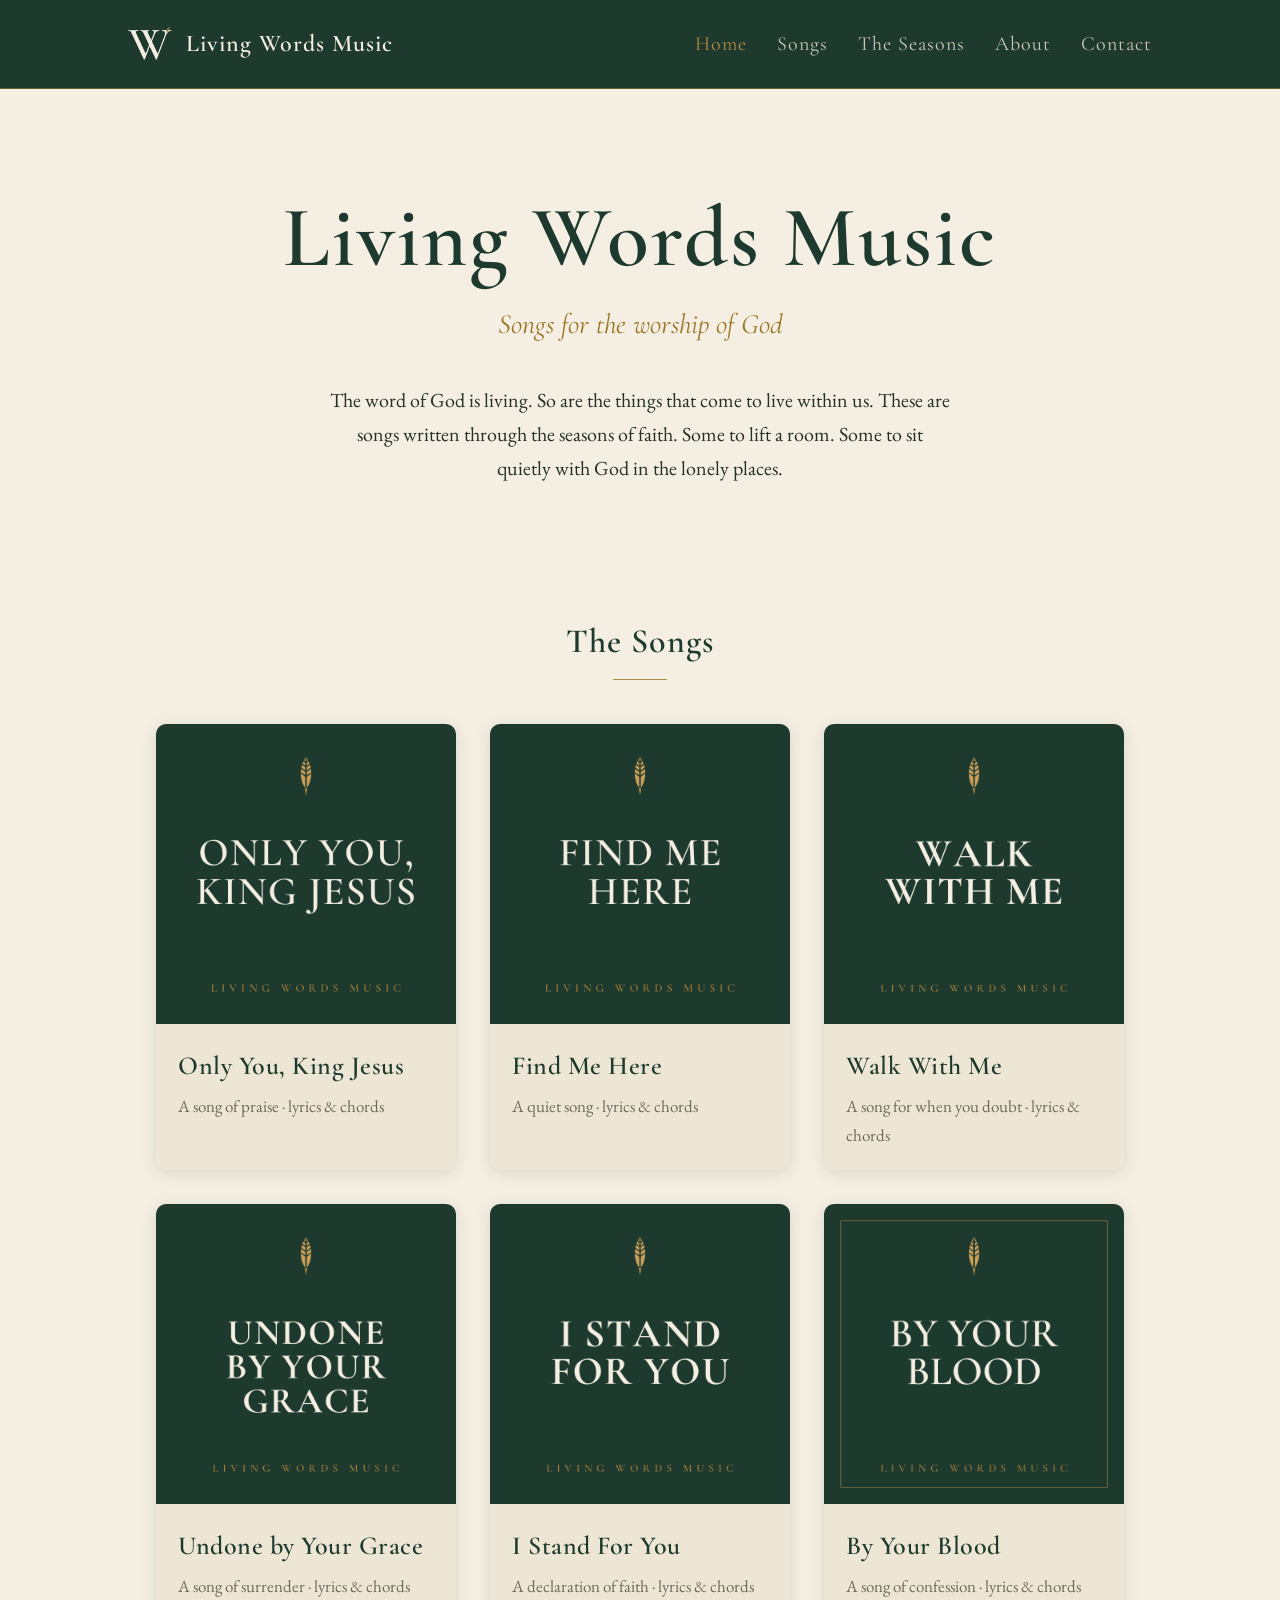
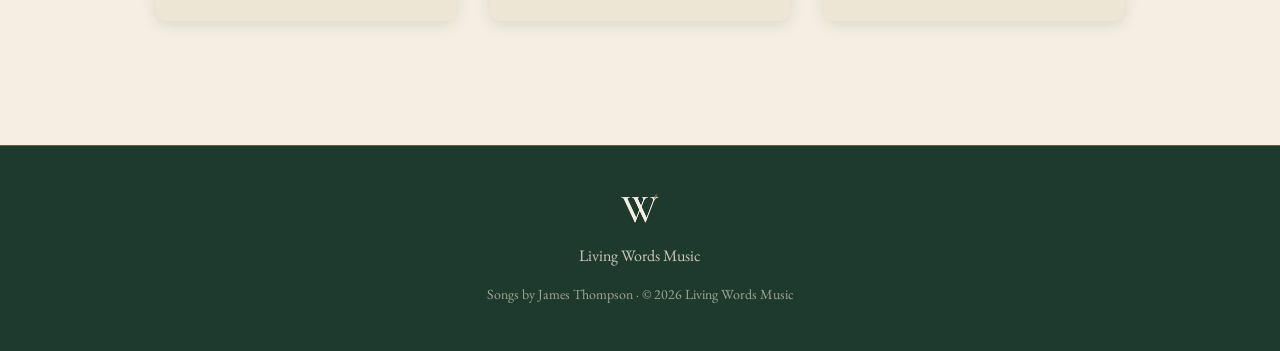
==== commit 514fea6f: "6" ====
--- a/index.html
+++ b/index.html
@@ -74,6 +74,13 @@
           <p>A declaration of faith &middot; lyrics &amp; chords</p>
         </div>
       </a>
+      <a class="song-card" href="by-your-blood.html">
+        <img src="assets/cover-by-your-blood.png" alt="By Your Blood">
+        <div class="meta">
+          <h3>By Your Blood</h3>
+          <p>A song of confession &middot; lyrics &amp; chords</p>
+        </div>
+      </a>
     </div>
   </div>
 </section>
--- a/styles.css
+++ b/styles.css
@@ -42,16 +42,17 @@
 .section-rule{width:54px;height:1px;background:var(--gold);margin:0 auto 44px;opacity:.8;}
 
 /* song cards (green jewels on parchment) */
-.songs{display:grid;grid-template-columns:repeat(auto-fit,minmax(280px,1fr));gap:34px}
-.song-card{display:flex;flex-direction:column;background:var(--parch-soft);border:1px solid var(--frame);border-radius:10px;overflow:hidden;box-shadow:0 2px 14px rgba(20,40,25,0.08);transition:transform .25s,border-color .25s,box-shadow .25s;}
-.song-card:hover{transform:translateY(-4px);border-color:var(--gold);box-shadow:0 8px 26px rgba(20,40,25,0.16)}
+.songs{display:flex;flex-wrap:wrap;justify-content:center;gap:34px}
+.songs .song-card{width:300px;max-width:100%}
+.song-card{display:flex;flex-direction:column;background:var(--parch-soft);border:none;border-radius:10px;overflow:hidden;box-shadow:0 3px 16px rgba(20,40,25,0.12);transition:transform .25s,box-shadow .25s;}
+.song-card:hover{transform:translateY(-4px);box-shadow:0 10px 30px rgba(20,40,25,0.20)}
 .song-card img{width:100%;display:block;aspect-ratio:1/1;object-fit:cover}
 .song-card .meta{padding:20px 22px;background:var(--parch-soft);flex:1;transition:background .25s}
 .song-card .meta h3{font-family:'Cormorant Garamond',serif;font-weight:600;font-size:26px;color:var(--green);letter-spacing:.5px;transition:color .25s;}
 .song-card .meta p{color:var(--parch-dim);font-size:17px;margin-top:4px;transition:color .25s}
 .song-card:hover .meta{background:var(--gold)}
-.song-card:hover .meta h3{color:var(--green-deep)}
-.song-card:hover .meta p{color:var(--green-deep)}
+.song-card:hover .meta h3{color:#fff}
+.song-card:hover .meta p{color:#FBF7EE}
 
 /* song detail */
 .song-hero{text-align:center;padding:70px 28px 30px}
@@ -95,14 +96,25 @@
 .season .body{flex:1}
 .season .stage{font-size:14px;letter-spacing:3px;text-transform:uppercase;color:var(--gold)}
 .season h2{font-family:'Cormorant Garamond',serif;font-weight:600;font-size:32px;margin:4px 0 8px}
-.season h2 a{color:var(--green)}
-.season h2 a:hover{color:var(--gold)}
+.season h2 a{color:var(--green);border-bottom:2px solid var(--gold);padding-bottom:2px;transition:color .2s,border-color .2s}
+.season h2 a:hover{color:var(--gold);border-color:var(--green)}
 .season .desc{color:var(--ink);font-size:18px;line-height:1.65;margin-bottom:12px}
 .season .scripture{font-family:'Cormorant Garamond',serif;font-style:italic;font-size:19px;color:var(--gold);line-height:1.5}
 .season .scripture .ref{font-style:normal;font-size:13px;letter-spacing:2px;color:var(--gold-light);text-transform:uppercase;margin-left:6px}
 .seasons-close{max-width:760px;margin:50px auto 0;text-align:center;padding:40px 28px 70px;border-top:1px solid var(--frame)}
 .seasons-close .verse{font-family:'Cormorant Garamond',serif;font-style:italic;font-size:23px;color:var(--gold);line-height:1.55}
 .seasons-close .verse .ref{display:block;font-style:normal;font-size:14px;letter-spacing:2px;color:var(--gold-light);margin-top:12px;text-transform:uppercase}
+
+/* The Seasons — still centre (By Your Blood: the ground beneath, not a numbered season) */
+.still-centre{max-width:680px;margin:30px auto 0;text-align:center;padding:48px 28px 10px;border-top:1px solid var(--frame)}
+.still-centre img{width:160px;height:160px;border-radius:10px;border:1px solid var(--frame);margin:0 auto 18px;display:block;box-shadow:0 3px 16px rgba(20,40,25,0.14)}
+.still-centre .stage{font-size:14px;letter-spacing:3px;text-transform:uppercase;color:var(--gold)}
+.still-centre h2{font-family:'Cormorant Garamond',serif;font-weight:600;font-size:34px;margin:6px 0 12px}
+.still-centre h2 a{color:var(--green);border-bottom:2px solid var(--gold);padding-bottom:2px;transition:color .2s,border-color .2s}
+.still-centre h2 a:hover{color:var(--gold);border-color:var(--green)}
+.still-centre .desc{color:var(--ink);font-size:18px;line-height:1.7;margin-bottom:14px}
+.still-centre .scripture{font-family:'Cormorant Garamond',serif;font-style:italic;font-size:20px;color:var(--gold);line-height:1.5}
+.still-centre .scripture .ref{font-style:normal;font-size:13px;letter-spacing:2px;color:var(--gold-light);text-transform:uppercase;margin-left:6px}
 
 /* audio player */
 .player{max-width:560px;margin:30px auto 0;text-align:center}
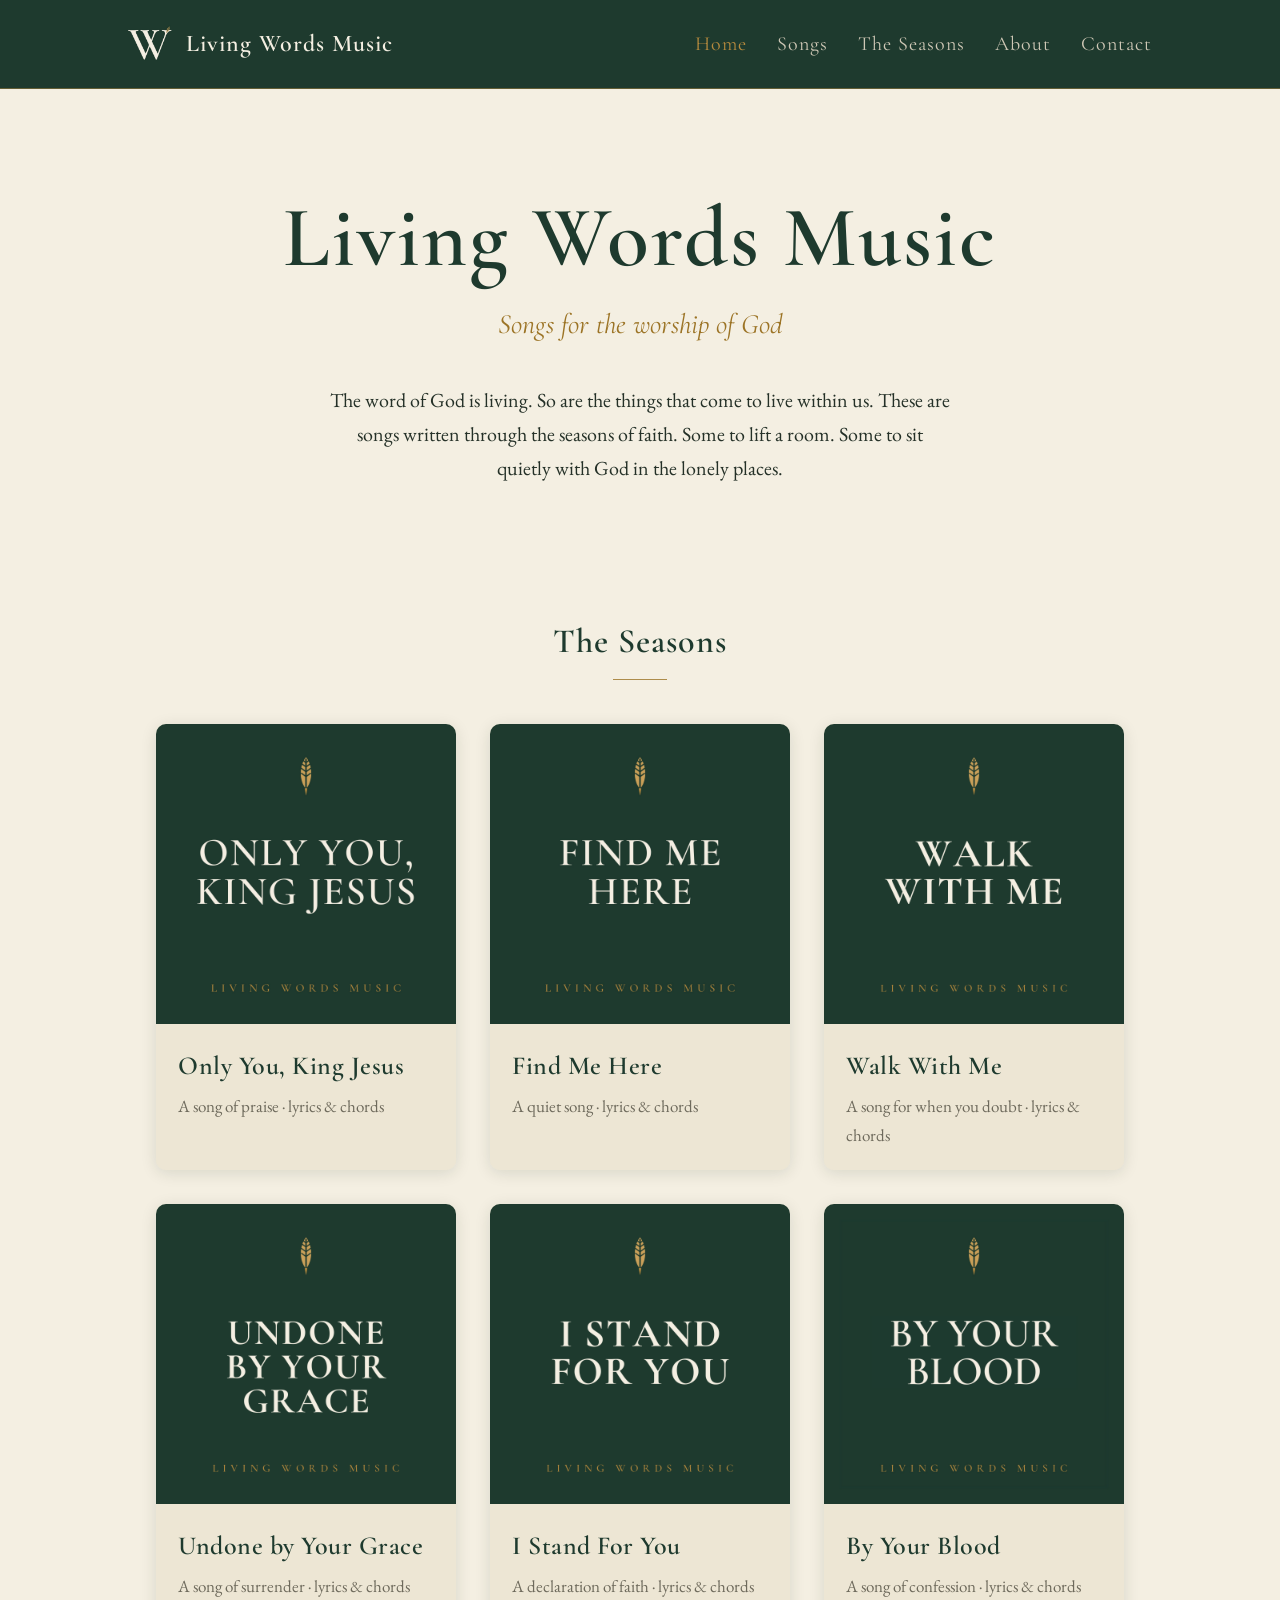
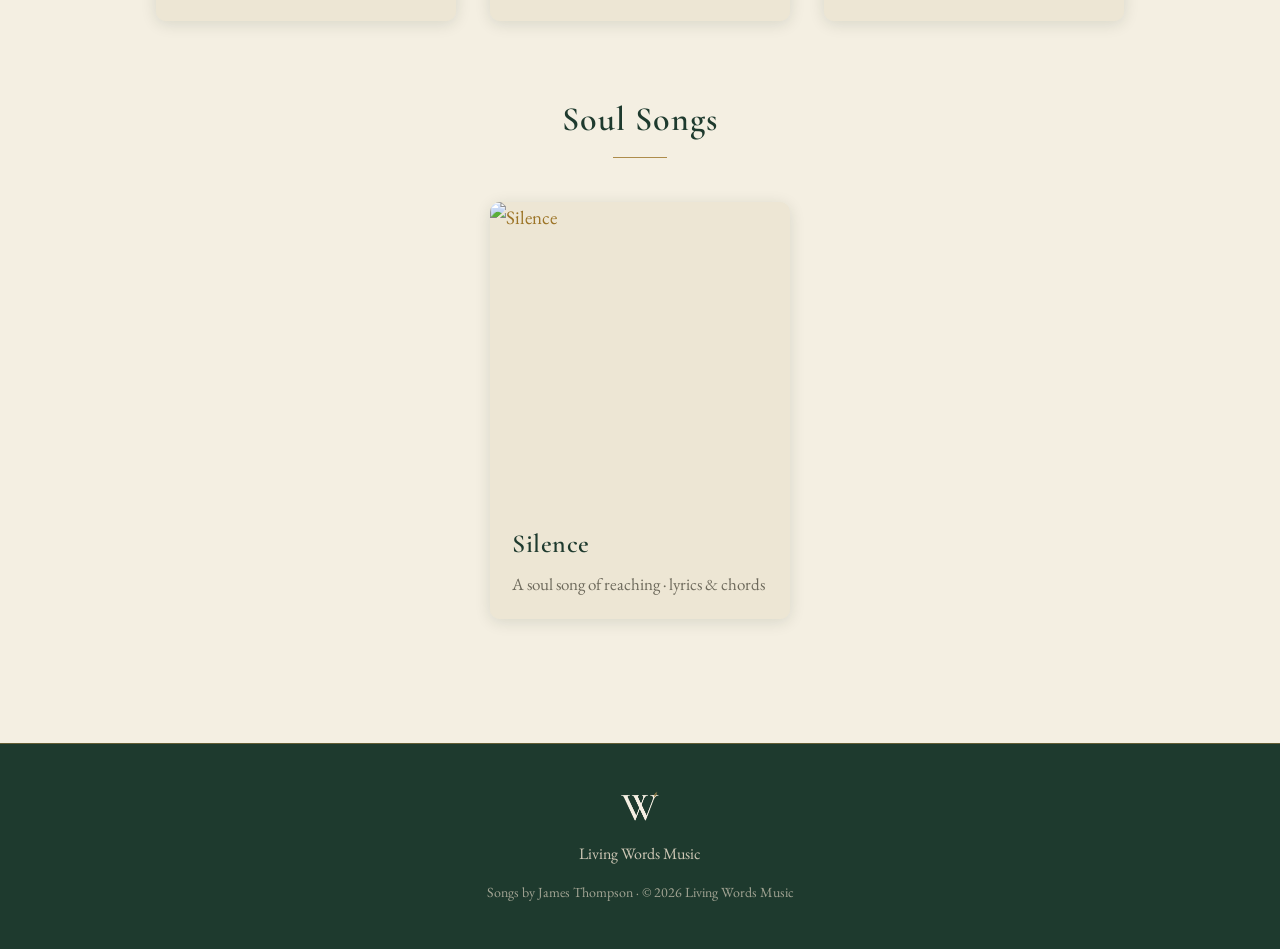
==== commit a776bc4f: "Silence" ====
--- a/index.html
+++ b/index.html
@@ -36,7 +36,7 @@
 
 <section id="songs">
   <div class="wrap">
-    <h2 class="section-title">The Songs</h2>
+    <h2 class="section-title">The Seasons</h2>
     <div class="section-rule"></div>
     <div class="songs">
       <a class="song-card" href="only-you-king-jesus.html">
@@ -82,6 +82,18 @@
         </div>
       </a>
     </div>
+
+    <h2 class="section-title group-space">Soul Songs</h2>
+    <div class="section-rule"></div>
+    <div class="songs">
+      <a class="song-card" href="silence.html">
+        <img src="assets/cover-silence.png" alt="Silence">
+        <div class="meta">
+          <h3>Silence</h3>
+          <p>A soul song of reaching &middot; lyrics &amp; chords</p>
+        </div>
+      </a>
+    </div>
   </div>
 </section>
 
--- a/styles.css
+++ b/styles.css
@@ -128,3 +128,5 @@
   .lyrics{padding:32px 26px}
   .season,.season:nth-child(even){flex-direction:column;text-align:center;gap:16px}
 }
+
+.group-space{margin-top:70px;}
